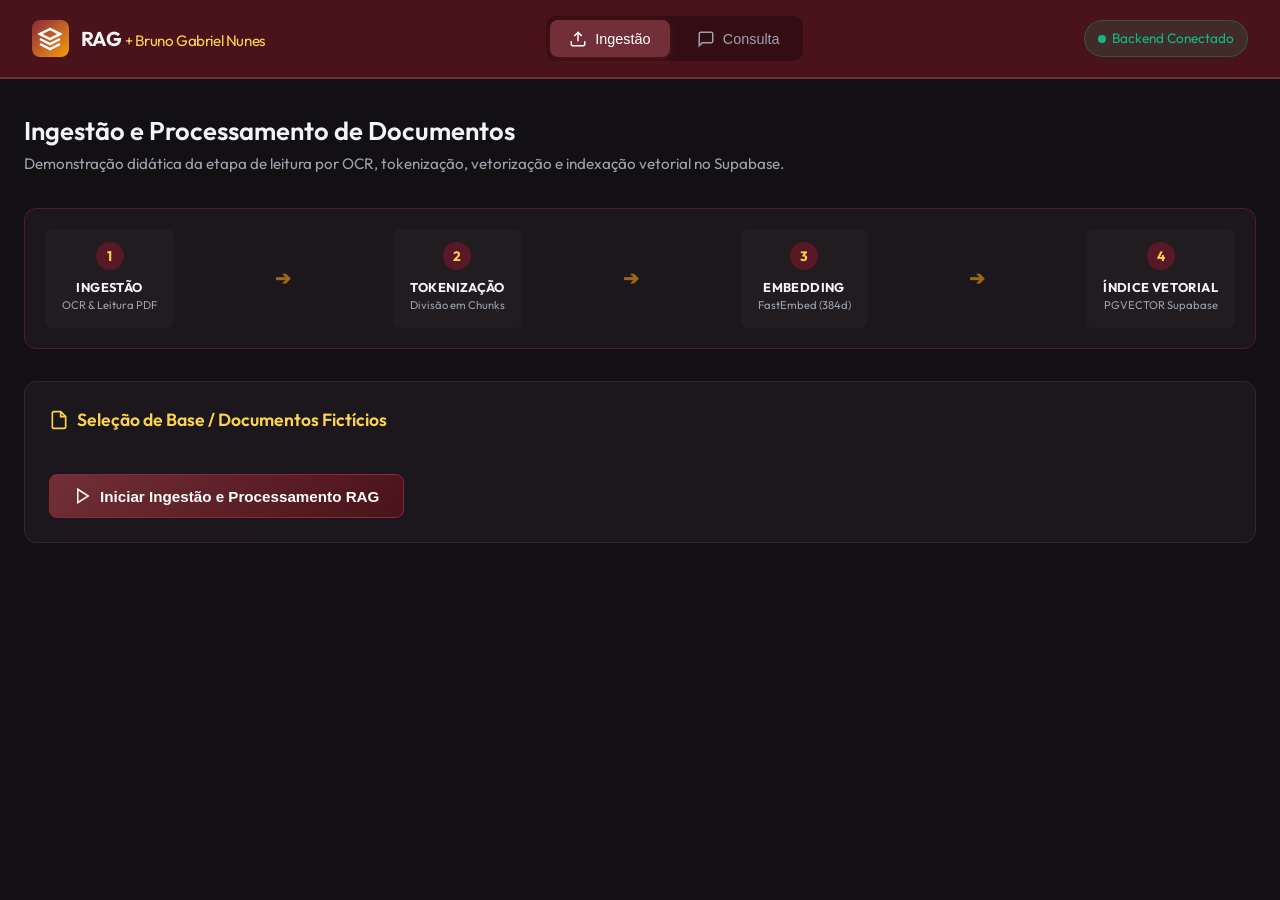
==== static/index.html @ a9e91acc "Primerio envio do projeto RAG" ====
<!DOCTYPE html>
<html lang="pt-BR">
<head>
    <meta charset="UTF-8">
    <meta name="viewport" content="width=device-width, initial-scale=1.0">
    <title>RAG + Bruno Gabriel Nunes</title>
    <link href="https://fonts.googleapis.com/css2?family=Outfit:wght@300;400;500;600;700&family=JetBrains+Mono:wght@400;500&display=swap" rel="stylesheet">
    <link rel="stylesheet" href="styles.css">
</head>
<body>
    <!-- Header Navbar -->
    <header class="navbar">
        <div class="brand">
            <div class="brand-logo">
                <svg width="24" height="24" viewBox="0 0 24 24" fill="none" stroke="currentColor" stroke-width="2.5">
                    <path d="M12 2L2 7l10 5 10-5-10-5zM2 17l10 5 10-5M2 12l10 5 10-5"/>
                </svg>
            </div>
            <div class="brand-title">RAG <span class="brand-sub">+ Bruno Gabriel Nunes</span></div>
        </div>

        <nav class="nav-tabs">
            <button class="tab-btn active" id="tab-ingestion-btn" onclick="switchTab('ingestion')">
                <svg width="18" height="18" viewBox="0 0 24 24" fill="none" stroke="currentColor" stroke-width="2"><path d="M21 15v4a2 2 0 0 1-2 2H5a2 2 0 0 1-2-2v-4"/><polyline points="17 8 12 3 7 8"/><line x1="12" y1="3" x2="12" y2="15"/></svg>
                Ingestão
            </button>
            <button class="tab-btn" id="tab-query-btn" onclick="switchTab('query')">
                <svg width="18" height="18" viewBox="0 0 24 24" fill="none" stroke="currentColor" stroke-width="2"><path d="M21 15a2 2 0 0 1-2 2H7l-4 4V5a2 2 0 0 1 2-2h14a2 2 0 0 1 2 2z"/></svg>
                Consulta
            </button>
        </nav>

        <div class="status-badge" id="backend-status">
            <span class="status-dot"></span> Backend Conectado
        </div>
    </header>

    <main class="container">

        <!-- TAB 1: INGESTÃO -->
        <section id="tab-ingestion" class="tab-content active">
            <div class="page-header">
                <h2>Ingestão e Processamento de Documentos</h2>
                <p>Demonstração didática da etapa de leitura por OCR, tokenização, vetorização e indexação vetorial no Supabase.</p>
            </div>

            <!-- Ingestion Workflow Stepper -->
            <div class="pipeline-stepper" id="ingestion-stepper">
                <div class="step-card" id="step-ing">
                    <div class="step-icon">1</div>
                    <div class="step-label">INGESTÃO</div>
                    <div class="step-sub">OCR & Leitura PDF</div>
                </div>
                <div class="step-arrow">➔</div>
                <div class="step-card" id="step-tok">
                    <div class="step-icon">2</div>
                    <div class="step-label">TOKENIZAÇÃO</div>
                    <div class="step-sub">Divisão em Chunks</div>
                </div>
                <div class="step-arrow">➔</div>
                <div class="step-card" id="step-emb">
                    <div class="step-icon">3</div>
                    <div class="step-label">EMBEDDING</div>
                    <div class="step-sub">FastEmbed (384d)</div>
                </div>
                <div class="step-arrow">➔</div>
                <div class="step-card" id="step-vec">
                    <div class="step-icon">4</div>
                    <div class="step-label">ÍNDICE VETORIAL</div>
                    <div class="step-sub">PGVECTOR Supabase</div>
                </div>
            </div>

            <!-- Controls Panel -->
            <div class="card panel">
                <div class="card-title">
                    <svg width="20" height="24" viewBox="0 0 24 24" fill="none" stroke="currentColor" stroke-width="2"><path d="M14 2H6a2 2 0 0 0-2 2v16a2 2 0 0 0 2 2h12a2 2 0 0 0 2-2V8z"/><polyline points="14 2 14 8 20 8"/></svg>
                    Seleção de Base / Documentos Fictícios
                </div>
                <div class="doc-selection-grid" id="doc-checkboxes">
                    <!-- Loaded dynamically -->
                </div>
                <div class="action-bar">
                    <button class="btn btn-primary" id="btn-start-ingestion" onclick="startIngestion()">
                        <svg width="18" height="18" viewBox="0 0 24 24" fill="none" stroke="currentColor" stroke-width="2"><polygon points="5 3 19 12 5 21 5 3"/></svg>
                        Iniciar Ingestão e Processamento RAG
                    </button>
                </div>
            </div>

            <!-- Ingestion Logs / Status -->
            <div class="card panel" id="ingestion-logs-card" style="display:none;">
                <div class="card-title">Progresso Detalhado da Ingestão</div>
                <div id="ingestion-log-details" class="log-list"></div>
            </div>

            <!-- Local Tabular Data Grid -->
            <div class="card panel" id="tabular-data-card" style="display:none;">
                <div class="card-title">Estruturação Tabular Local (Dados Extraídos das Notas Fiscais)</div>
                <div class="table-responsive">
                    <table class="data-table">
                        <thead>
                            <tr>
                                <th>Documento</th>
                                <th>Nota Fiscal</th>
                                <th>Data</th>
                                <th>Emitente</th>
                                <th>Destinatário</th>
                                <th>Valor Total</th>
                            </tr>
                        </thead>
                        <tbody id="tabular-table-body">
                        </tbody>
                    </table>
                </div>
            </div>
        </section>

        <!-- TAB 2: CONSULTA -->
        <section id="tab-query" class="tab-content">
            <div class="page-header">
                <h2>Consulta RAG & Observabilidade Didática</h2>
                <p>Faça perguntas sobre as Notas Fiscais e acompanhe cada etapa do pipeline vetorial e geração por LLM.</p>
            </div>

            <!-- Query Pipeline Stepper -->
            <div class="pipeline-stepper" id="query-stepper">
                <div class="step-card" id="qstep-1"><div class="step-icon">1</div><div class="step-label">PERGUNTA</div></div>
                <div class="step-arrow">➔</div>
                <div class="step-card" id="qstep-2"><div class="step-icon">2</div><div class="step-label">TOKENIZAÇÃO</div></div>
                <div class="step-arrow">➔</div>
                <div class="step-card" id="qstep-3"><div class="step-icon">3</div><div class="step-label">EMBEDDING</div></div>
                <div class="step-arrow">➔</div>
                <div class="step-card" id="qstep-4"><div class="step-icon">4</div><div class="step-label">RETRIEVAL</div></div>
                <div class="step-arrow">➔</div>
                <div class="step-card" id="qstep-5"><div class="step-icon">5</div><div class="step-label">PROMPT AUMENTADO</div></div>
                <div class="step-arrow">➔</div>
                <div class="step-card" id="qstep-6"><div class="step-icon">6</div><div class="step-label">LLM</div></div>
            </div>

            <!-- Chat & Results Layout -->
            <div class="chat-layout">
                <!-- Left: Question Input & Answer -->
                <div class="chat-main">
                    <div class="card chat-box">
                        <div class="card-title">Interface de Pergunta</div>
                        <div class="input-group">
                            <input type="text" id="query-input" placeholder="Ex: Qual foi o valor total da nota fiscal de informática de Bruno Gabriel?" onkeypress="handleKeyPress(event)">
                            <button class="btn btn-primary" id="btn-send-query" onclick="sendQuery()">
                                Enviar
                            </button>
                        </div>
                        <div class="sample-questions">
                            <span class="sample-label">Exemplos:</span>
                            <button class="chip" onclick="setQuery('Qual é a nota fiscal da TechSupply Brasil e quais produtos foram comprados?')">TechSupply Products</button>
                            <button class="chip" onclick="setQuery('Qual nota fiscal tem o servidor rack e qual o valor total?')">Servidor Rack</button>
                            <button class="chip" onclick="setQuery('Quem é o presidente do Brasil em 1500?')">Teste Ausência Dados</button>
                        </div>
                    </div>

                    <!-- Final Answer Card -->
                    <div class="card answer-card" id="answer-card" style="display:none;">
                        <div class="card-title gold-title">Resposta Final do LLM</div>
                        <div class="answer-body" id="final-answer-text"></div>
                    </div>
                </div>

                <!-- Right: Didactic Pipeline Breakdown -->
                <div class="chat-sidebar">
                    <div class="card panel">
                        <div class="card-title">Documentos Recuperados (Top 5 Similarity)</div>
                        <div id="retrieval-results-list" class="retrieval-list">
                            <div class="empty-state">Nenhuma consulta realizada ainda.</div>
                        </div>
                    </div>

                    <div class="card panel" id="prompt-card" style="display:none;">
                        <div class="card-title">Prompt Aumentado (Pergunta + Contexto)</div>
                        <pre class="code-preview" id="augmented-prompt-text"></pre>
                    </div>
                </div>
            </div>
        </section>

    </main>

    <script src="app.js"></script>
</body>
</html>
---- static/styles.css ----
:root {
    --bg-primary: #121013;
    --bg-card: #1C171C;
    --bg-card-hover: #261F26;
    --wine-primary: #722F37;
    --wine-dark: #4A121A;
    --wine-light: #8B263E;
    --wine-border: #581825;
    --gold-accent: #F59E0B;
    --gold-light: #FCD34D;
    --text-main: #F3F4F6;
    --text-muted: #9CA3AF;
    --border-color: #332633;
    --success-green: #10B981;
    --font-sans: 'Outfit', -apple-system, BlinkMacSystemFont, sans-serif;
    --font-mono: 'JetBrains Mono', monospace;
}

* {
    box-sizing: border-box;
    margin: 0;
    padding: 0;
}

body {
    background-color: var(--bg-primary);
    color: var(--text-main);
    font-family: var(--font-sans);
    line-height: 1.6;
    min-height: 100vh;
}

/* Header Navbar */
.navbar {
    background-color: var(--wine-dark);
    border-bottom: 2px solid var(--wine-primary);
    padding: 1rem 2rem;
    display: flex;
    justify-content: space-between;
    align-items: center;
    position: sticky;
    top: 0;
    z-index: 100;
}

.brand {
    display: flex;
    align-items: center;
    gap: 0.75rem;
}

.brand-logo {
    background: linear-gradient(135deg, var(--wine-light), var(--gold-accent));
    color: white;
    padding: 0.4rem;
    border-radius: 8px;
    display: flex;
    align-items: center;
    justify-content: center;
}

.brand-title {
    font-size: 1.25rem;
    font-weight: 700;
    letter-spacing: -0.02em;
}

.brand-sub {
    color: var(--gold-light);
    font-weight: 400;
    font-size: 0.95rem;
}

.nav-tabs {
    display: flex;
    gap: 0.5rem;
    background: rgba(0,0,0,0.3);
    padding: 0.25rem;
    border-radius: 10px;
}

.tab-btn {
    background: transparent;
    border: none;
    color: var(--text-muted);
    padding: 0.6rem 1.2rem;
    border-radius: 8px;
    font-weight: 500;
    font-size: 0.9rem;
    cursor: pointer;
    display: flex;
    align-items: center;
    gap: 0.5rem;
    transition: all 0.2s ease;
}

.tab-btn:hover {
    color: var(--text-main);
}

.tab-btn.active {
    background-color: var(--wine-primary);
    color: white;
    box-shadow: 0 2px 8px rgba(114, 47, 55, 0.4);
}

.status-badge {
    font-size: 0.85rem;
    background: rgba(16, 185, 129, 0.15);
    color: var(--success-green);
    padding: 0.4rem 0.8rem;
    border-radius: 20px;
    display: flex;
    align-items: center;
    gap: 0.4rem;
    border: 1px solid rgba(16, 185, 129, 0.3);
}

.status-dot {
    width: 8px;
    height: 8px;
    background-color: var(--success-green);
    border-radius: 50%;

}

/* Main Layout Container */
.container {
    max-width: 1280px;
    margin: 2rem auto;
    padding: 0 1.5rem;
}

.tab-content {
    display: none;
}

.tab-content.active {
    display: block;
}

.page-header {
    margin-bottom: 2rem;
}

.page-header h2 {
    font-size: 1.6rem;
    font-weight: 600;
    color: var(--text-main);
}

.page-header p {
    color: var(--text-muted);
    font-size: 0.95rem;
}

/* Stepper Workflow Visualizer */
.pipeline-stepper {
    display: flex;
    align-items: center;
    justify-content: space-between;
    background: var(--bg-card);
    border: 1px solid var(--wine-border);
    padding: 1.25rem;
    border-radius: 12px;
    margin-bottom: 2rem;
    gap: 0.5rem;
    overflow-x: auto;
}

.step-card {
    display: flex;
    flex-direction: column;
    align-items: center;
    padding: 0.75rem 1rem;
    border-radius: 8px;
    background: rgba(255,255,255,0.02);
    border: 1px solid transparent;
    transition: all 0.3s ease;
    min-width: 110px;
}

.step-card.active {
    background: rgba(114, 47, 55, 0.3);
    border-color: var(--gold-accent);
}

.step-card.completed {
    border-color: var(--wine-primary);
}

.step-icon {
    width: 28px;
    height: 28px;
    border-radius: 50%;
    background: var(--wine-border);
    color: var(--gold-light);
    display: flex;
    align-items: center;
    justify-content: center;
    font-weight: 700;
    font-size: 0.85rem;
    margin-bottom: 0.4rem;
}

.step-card.active .step-icon {
    background: var(--gold-accent);
    color: black;
}

.step-label {
    font-size: 0.8rem;
    font-weight: 700;
    letter-spacing: 0.03em;
    color: var(--text-main);
}

.step-sub {
    font-size: 0.7rem;
    color: var(--text-muted);
}

.step-arrow {
    color: var(--gold-accent);
    font-weight: 700;
    font-size: 1.2rem;
    opacity: 0.6;
}

/* Cards & Panels */
.card {
    background-color: var(--bg-card);
    border: 1px solid var(--border-color);
    border-radius: 12px;
    padding: 1.5rem;
    margin-bottom: 1.5rem;
}

.card-title {
    font-size: 1.1rem;
    font-weight: 600;
    margin-bottom: 1rem;
    display: flex;
    align-items: center;
    gap: 0.5rem;
    color: var(--gold-light);
}

.gold-title {
    color: var(--gold-accent);
}

/* Document Selection Grid */
.doc-selection-grid {
    display: grid;
    grid-template-columns: repeat(auto-fill, minmax(240px, 1fr));
    gap: 1rem;
    margin-bottom: 1.5rem;
}

.doc-checkbox-item {
    background: rgba(255,255,255,0.03);
    border: 1px solid var(--border-color);
    padding: 1rem;
    border-radius: 8px;
    display: flex;
    align-items: center;
    gap: 0.75rem;
    cursor: pointer;
    transition: all 0.2s;
}

.doc-checkbox-item:hover {
    border-color: var(--wine-primary);
    background: var(--bg-card-hover);
}

.doc-checkbox-item input[type="checkbox"] {
    accent-color: var(--gold-accent);
    width: 18px;
    height: 18px;
}

/* Buttons */
.btn {
    padding: 0.75rem 1.5rem;
    border-radius: 8px;
    font-weight: 600;
    font-size: 0.95rem;
    cursor: pointer;
    border: none;
    display: inline-flex;
    align-items: center;
    gap: 0.5rem;
    transition: all 0.2s;
}

.btn-primary {
    background: linear-gradient(135deg, var(--wine-primary), var(--wine-dark));
    color: white;
    border: 1px solid var(--wine-light);
}

.btn-primary:hover {
    background: linear-gradient(135deg, var(--wine-light), var(--wine-primary));
    box-shadow: 0 4px 12px rgba(139, 38, 62, 0.4);
}

/* Data Table */
.table-responsive {
    overflow-x: auto;
}

.data-table {
    width: 100%;
    border-collapse: collapse;
    font-size: 0.9rem;
}

.data-table th, .data-table td {
    padding: 0.75rem 1rem;
    text-align: left;
    border-bottom: 1px solid var(--border-color);
}

.data-table th {
    background: rgba(114, 47, 55, 0.2);
    color: var(--gold-light);
    font-weight: 600;
}

.data-table tr:hover {
    background: rgba(255,255,255,0.02);
}

/* Chat Layout */
.chat-layout {
    display: grid;
    grid-template-columns: 1fr 400px;
    gap: 1.5rem;
}

@media (max-width: 900px) {
    .chat-layout {
        grid-template-columns: 1fr;
    }
}

.input-group {
    display: flex;
    gap: 0.75rem;
    margin-bottom: 1rem;
}

.input-group input {
    flex: 1;
    background: rgba(0,0,0,0.4);
    border: 1px solid var(--wine-border);
    padding: 0.8rem 1rem;
    border-radius: 8px;
    color: var(--text-main);
    font-size: 0.95rem;
}

.input-group input:focus {
    outline: none;
    border-color: var(--gold-accent);
}

.sample-questions {
    display: flex;
    flex-wrap: wrap;
    gap: 0.5rem;
    align-items: center;
}

.sample-label {
    font-size: 0.8rem;
    color: var(--text-muted);
}

.chip {
    background: rgba(255,255,255,0.05);
    border: 1px solid var(--border-color);
    color: var(--text-muted);
    padding: 0.3rem 0.7rem;
    border-radius: 16px;
    font-size: 0.8rem;
    cursor: pointer;
    transition: all 0.2s;
}

.chip:hover {
    border-color: var(--gold-accent);
    color: var(--gold-light);
}

.answer-card {
    border-color: var(--gold-accent);
}

.answer-body {
    font-size: 1.05rem;
    color: #FFFFFF;
    background: rgba(0,0,0,0.3);
    padding: 1.25rem;
    border-radius: 8px;
    line-height: 1.7;
    white-space: pre-line;
}

.retrieval-item {
    background: rgba(255,255,255,0.03);
    border: 1px solid var(--border-color);
    padding: 0.75rem;
    border-radius: 8px;
    margin-bottom: 0.75rem;
}

.retrieval-header {
    display: flex;
    justify-content: space-between;
    font-size: 0.85rem;
    margin-bottom: 0.4rem;
}

.doc-name {
    font-weight: 600;
    color: var(--gold-light);
}

.score-tag {
    background: var(--wine-primary);
    color: white;
    padding: 0.1rem 0.4rem;
    border-radius: 4px;
    font-size: 0.75rem;
    font-family: var(--font-mono);
}

.retrieval-text {
    font-size: 0.8rem;
    color: var(--text-muted);
    font-family: var(--font-mono);
    max-height: 100px;
    overflow-y: auto;
}

.code-preview {
    font-family: var(--font-mono);
    font-size: 0.8rem;
    background: rgba(0,0,0,0.5);
    padding: 1rem;
    border-radius: 8px;
    color: #D1D5DB;
    max-height: 250px;
    overflow-y: auto;
    white-space: pre-wrap;
}

.log-item {
    font-family: var(--font-mono);
    font-size: 0.85rem;
    padding: 0.4rem 0;
    border-bottom: 1px dotted var(--border-color);

}

.log-step-name {
    color: var(--gold-accent);
    font-weight: 600;
}
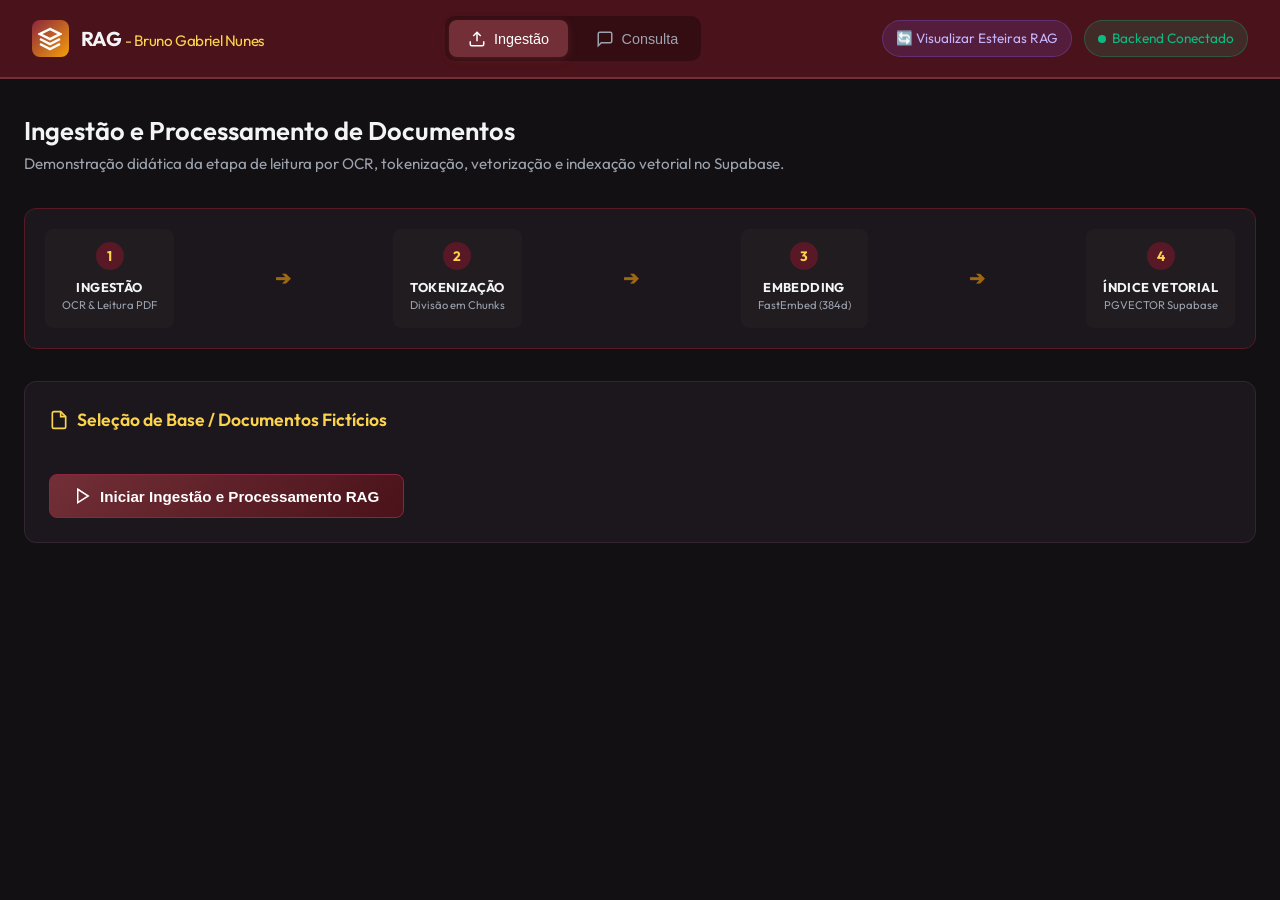
==== commit 2d7c0a13: "Aprimoramento da Pipeline RAG" ====
--- a/static/index.html
+++ b/static/index.html
@@ -16,7 +16,7 @@
                     <path d="M12 2L2 7l10 5 10-5-10-5zM2 17l10 5 10-5M2 12l10 5 10-5"/>
                 </svg>
             </div>
-            <div class="brand-title">RAG <span class="brand-sub">+ Bruno Gabriel Nunes</span></div>
+            <div class="brand-title">RAG <span class="brand-sub">- Bruno Gabriel Nunes</span></div>
         </div>
 
         <nav class="nav-tabs">
@@ -30,8 +30,13 @@
             </button>
         </nav>
 
-        <div class="status-badge" id="backend-status">
+        <div style="display:flex; align-items:center; gap:0.75rem;">
+            <a href="/pipeline.html" style="font-size:0.85rem; background:rgba(139,92,246,0.15); color:#C4B5FD; padding:0.4rem 0.8rem; border-radius:20px; display:flex; align-items:center; gap:0.4rem; border:1px solid rgba(139,92,246,0.3); text-decoration:none; transition:all 0.2s;" onmouseover="this.style.borderColor='#8B5CF6';this.style.background='rgba(139,92,246,0.25)'" onmouseout="this.style.borderColor='rgba(139,92,246,0.3)';this.style.background='rgba(139,92,246,0.15)'">
+                🔄 Visualizar Esteiras RAG
+            </a>
+            <div class="status-badge" id="backend-status">
             <span class="status-dot"></span> Backend Conectado
+            </div>
         </div>
     </header>
 
